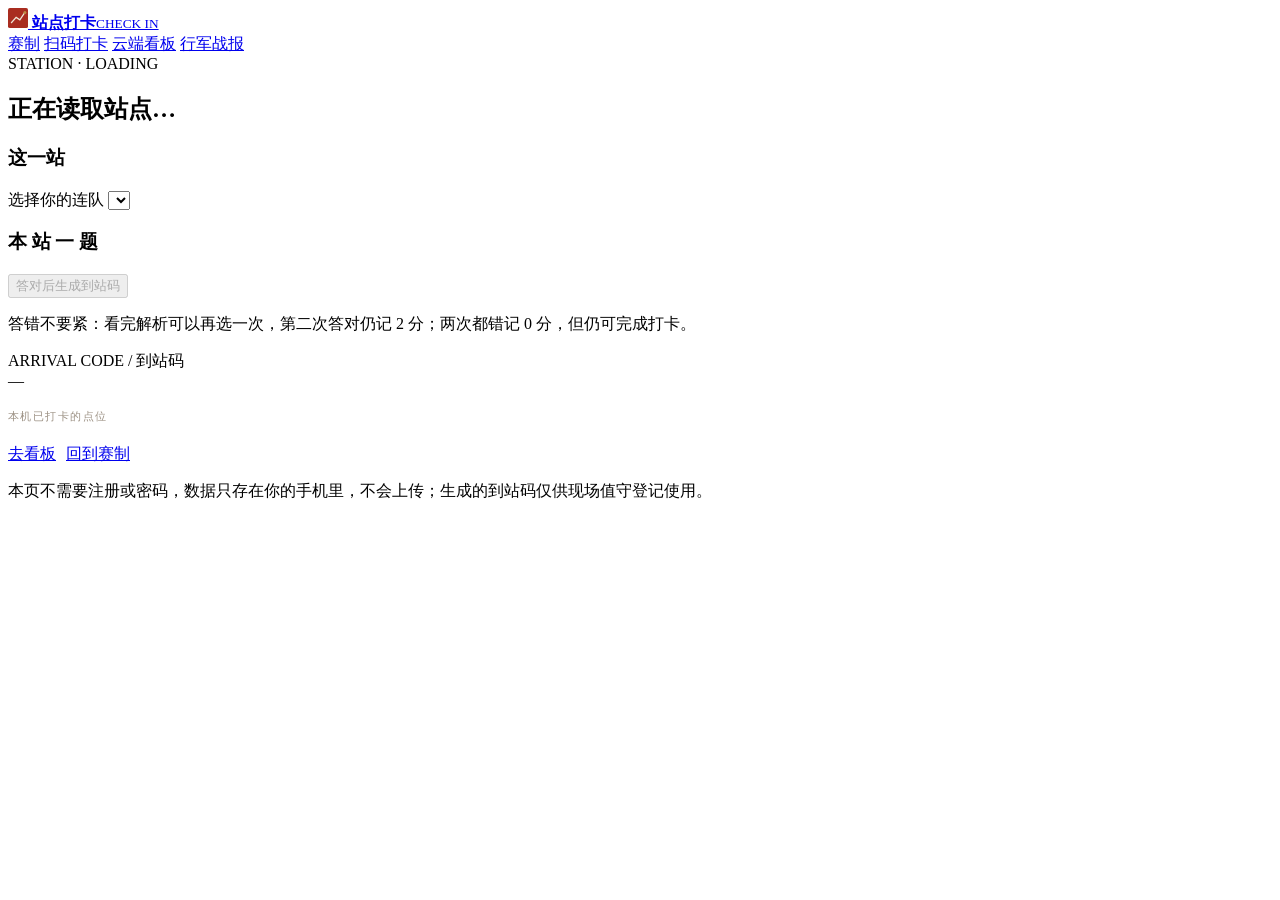
==== a2/checkin.html @ cf1c1f1d "add a2/checkin.html" ====
<!DOCTYPE html>
<html lang="zh-CN">
<head>
<meta charset="UTF-8">
<meta name="viewport" content="width=device-width, initial-scale=1, viewport-fit=cover">
<meta name="theme-color" content="#11100E">
<title>打卡 · 重走长征路校园智行挑战赛</title>
<meta name="description" content="扫码打卡：选连队、读史料、答一题，生成到站码，报给值守同学即完成登记。">
<link rel="icon" href="data:image/svg+xml,%3Csvg xmlns='http://www.w3.org/2000/svg' viewBox='0 0 64 64'%3E%3Crect width='64' height='64' rx='8' fill='%2311100E'/%3E%3Cpath d='M12 46 L26 30 L38 38 L52 16' stroke='%23C2402C' stroke-width='4' fill='none'/%3E%3Ccircle cx='52' cy='16' r='5' fill='%23BE8C46'/%3E%3C/svg%3E">
<link rel="stylesheet" href="style.css">
</head>
<body>

<header class="top">
  <a class="brand" href="index.html">
    <svg width="20" height="20" viewBox="0 0 32 32" aria-hidden="true"><rect width="32" height="32" rx="3" fill="#A92D20"/><path d="M5 24 L13 15 L19 19 L27 7" stroke="#EFE7D8" stroke-width="2" fill="none"/><circle cx="27" cy="7" r="2.4" fill="#BE8C46"/></svg>
    <b>站点打卡</b><small>CHECK IN</small>
  </a>
  <nav>
    <a href="index.html">赛制</a>
    <a href="checkin.html" class="on">扫码打卡</a>
    <a href="kanban.html">云端看板</a>
    <a href="report.html">行军战报</a>
  </nav>
</header>

<section class="checkin-head">
  <div class="wrap" style="padding-top:0;padding-bottom:0">
    <div class="st" id="stTag">STATION · LOADING</div>
    <h1 id="stName">正在读取站点…</h1>
    <p class="sub" id="stSub"></p>
  </div>
</section>

<section class="panel">
  <div class="wrap" style="padding-top:0;padding-bottom:0">

    <div class="block">
      <h3>这一站</h3>
      <p id="stIntro"></p>
      <p style="margin-top:8px;color:#7E1F16;font-size:13px" id="stTask"></p>
    </div>

    <div class="field">
      <label for="teamSel">选择你的连队</label>
      <select id="teamSel"></select>
    </div>

    <div class="block" style="margin-top:16px">
      <h3 id="qTitle">本 站 一 题</h3>
      <p id="qText" style="font-family:var(--serif);font-size:16px"></p>
      <div class="opt" id="optBox"></div>
      <p class="fb" id="fb"></p>
      <div style="margin-top:14px">
        <button class="btn" id="submitBtn" disabled>答对后生成到站码</button>
      </div>
      <p class="tip">答错不要紧：看完解析可以再选一次，第二次答对仍记 2 分；两次都错记 0 分，但仍可完成打卡。</p>
    </div>

    <div class="code" id="codeBox">
      <div class="k">ARRIVAL CODE / 到站码</div>
      <div class="v" id="codeVal">—</div>
      <div class="t" id="codeTip"></div>
    </div>

    <div class="block" id="doneBlock" style="display:none">
      <h3>报码三步</h3>
      <p>① 把连队名、站点名、到站码报给值守同学；<br>② 告诉他本题得分（答对 +2 / 答错 0）；<br>③ 值守在总控台录入，大屏上的进度条就会亮起。</p>
    </div>

    <div style="margin-top:16px">
      <label style="font-family:var(--mono);font-size:10.5px;letter-spacing:.14em;color:#9C9184">本机已打卡的点位</div>
      <div class="prog" id="prog"></div>
    </div>

    <div style="margin-top:20px;display:flex;gap:10px;flex-wrap:wrap">
      <a class="btn ghost" href="kanban.html">去看板</a>
      <a class="btn ghost" href="index.html">回到赛制</a>
    </div>

    <p class="tip" style="padding-bottom:28px">本页不需要注册或密码，数据只存在你的手机里，不会上传；生成的到站码仅供现场值守登记使用。</p>
  </div>
</section>

<script src="data.js"></script>
<script>
(function(){
  // 站点
  var qs = new URLSearchParams(location.search);
  var sid = qs.get('s') || qs.get('station') || 'ruijin';
  var st = CZ.station(sid) || CZ.STATIONS[0];
  if (!CZ.station(sid)) {
    var pick = prompt('未识别站点，请输入站点编号（1—6）：', '1');
    var idx = Math.max(1, Math.min(6, parseInt(pick || '1', 10))) - 1;
    st = CZ.STATIONS[idx];
  }

  document.getElementById('stTag').textContent = 'STATION ' + st.no + ' / 06 · ' + st.date;
  document.getElementById('stName').textContent = st.name;
  document.getElementById('stSub').textContent = st.place + ' · 累计里程 ' + st.dist;
  document.getElementById('stIntro').textContent = st.intro;
  document.getElementById('stTask').textContent = '现场任务：' + st.task;

  // 连队
  var sel = document.getElementById('teamSel');
  var savedTeam = '';
  try { savedTeam = localStorage.getItem('czsz-team') || ''; } catch(e){}
  CZ.TEAMS.forEach(function(t){
    var o = document.createElement('option');
    o.value = t.id; o.textContent = t.name;
    if (t.id === savedTeam) o.selected = true;
    sel.appendChild(o);
  });
  sel.addEventListener('change', function(){ try { localStorage.setItem('czsz-team', sel.value); } catch(e){} });

  // 本机已打卡
  var visitKey = 'czsz-visited';
  function visits(){
    try { return JSON.parse(localStorage.getItem(visitKey) || '[]') || []; } catch(e){ return []; }
  }
  function paintProg(){
    var box = document.getElementById('prog'), v = visits();
    box.innerHTML = '';
    CZ.STATIONS.forEach(function(s){
      var sp = document.createElement('span');
      sp.textContent = s.no + ' ' + s.name;
      if (v.indexOf(s.id) >= 0) sp.className = 'on';
      box.appendChild(sp);
    });
  }
  paintProg();

  // 题目
  var tries = 0, answered = false, got = false, choice = -1;
  document.getElementById('qText').textContent = st.q.q;
  var optBox = document.getElementById('optBox');
  var fb = document.getElementById('fb');
  var btn = document.getElementById('submitBtn');

  st.q.opts.forEach(function(text, i){
    var b = document.createElement('button');
    b.type = 'button';
    b.textContent = String.fromCharCode(65 + i) + '. ' + text;
    b.addEventListener('click', function(){
      if (got) return;
      choice = i;
      Array.prototype.forEach.call(optBox.children, function(c){ c.classList.remove('sel'); });
      b.classList.add('sel');
      tries++;
      if (i === st.q.a){
        got = true; answered = true;
        b.classList.add('ok');
        fb.className = 'fb ok';
        fb.textContent = '答对了，本题 +2 分。' + st.q.note;
        btn.disabled = false;
        btn.textContent = '生成到站码（答对 +2）';
      } else {
        fb.className = 'fb';
        fb.textContent = '再想想。提示：' + st.q.note.replace(/^.*?，/, '').slice(0, 40) + '…';
        if (tries >= 2){
          answered = true; got = false;
          fb.textContent = '两次机会用完，本题记 0 分，但仍可完成打卡。解析：' + st.q.note;
          btn.disabled = false;
          btn.textContent = '生成到站码（本题 0 分）';
        }
      }
    });
    optBox.appendChild(b);
  });

  // 生成到站码
  btn.addEventListener('click', function(){
    if (!answered) return;
    var code = CZ.makeCode(sel.value, st.id);
    document.getElementById('codeVal').textContent = code;
    var t = CZ.team(sel.value);
    document.getElementById('codeTip').textContent = t.name + ' · ' + st.name + ' · 本题 ' + (got ? '+2' : '0') + ' 分';
    document.getElementById('codeBox').classList.add('on');
    document.getElementById('doneBlock').style.display = 'block';
    btn.disabled = true;
    btn.textContent = '已完成打卡';

    var v = visits();
    if (v.indexOf(st.id) < 0) { v.push(st.id); try { localStorage.setItem(visitKey, JSON.stringify(v)); } catch(e){} }
    paintProg();
    setTimeout(function(){ document.getElementById('codeBox').scrollIntoView({behavior:'smooth', block:'center'}); }, 60);
  });

  // 本机已打卡该站时，直接给提示
  if (visits().indexOf(st.id) >= 0){
    fb.className = 'fb';
    fb.textContent = '这台手机已经在这站打过卡了。若换了连队，重新答一题即可再生成一枚到站码。';
  }
})();
</script>
</body>
</html>
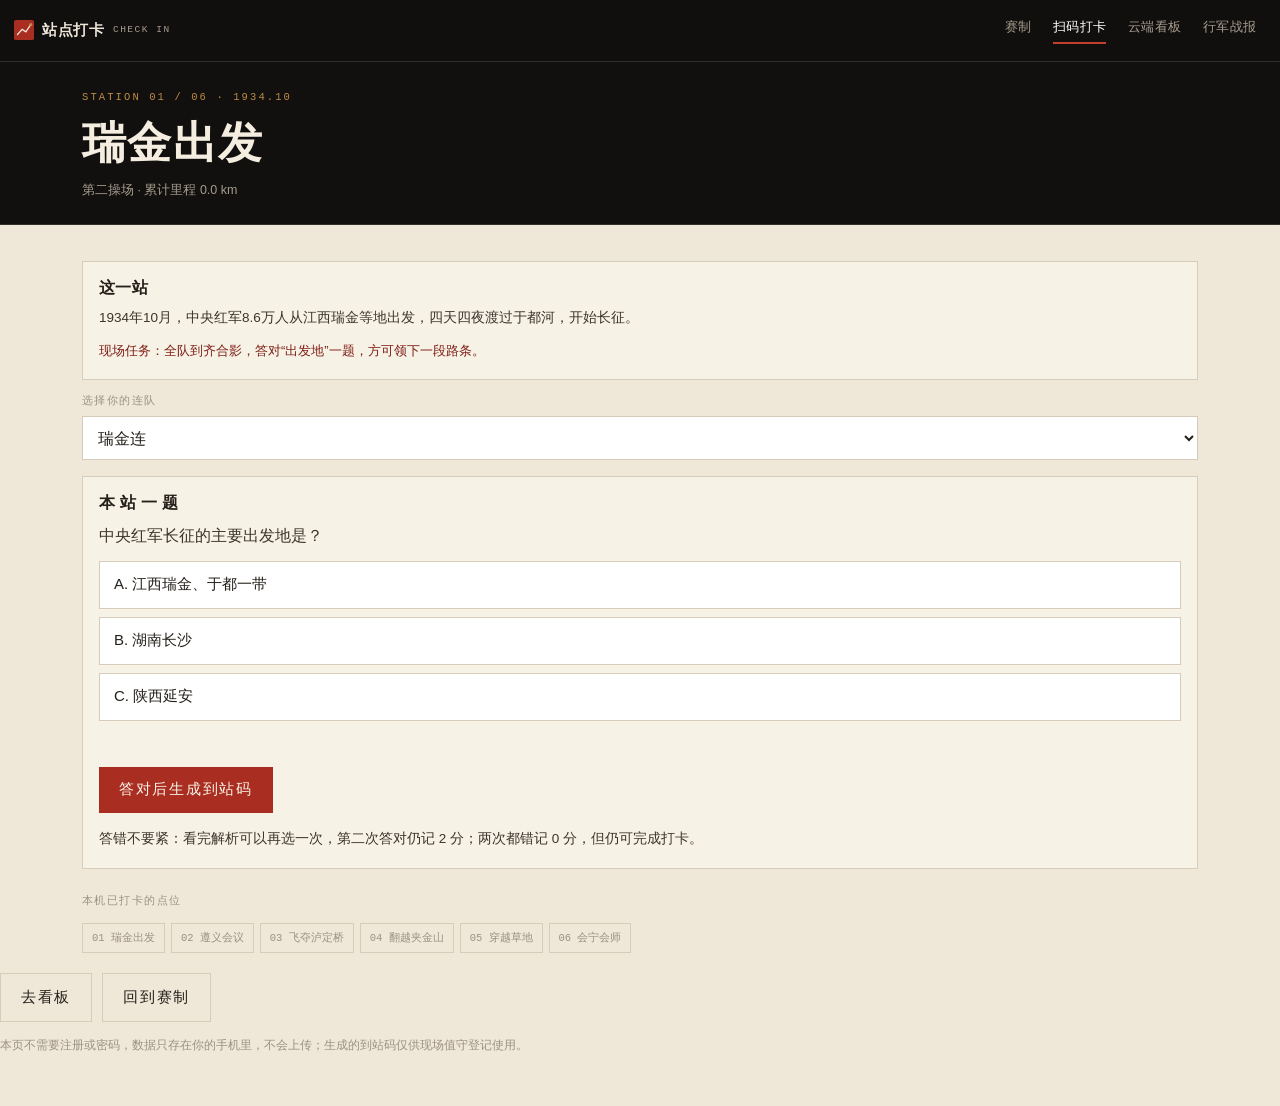
==== commit b4b7d6b7: "update a2/checkin.html" ====
--- a/a2/checkin.html
+++ b/a2/checkin.html
@@ -1,197 +1,198 @@
-<!DOCTYPE html>
-<html lang="zh-CN">
-<head>
-<meta charset="UTF-8">
-<meta name="viewport" content="width=device-width, initial-scale=1, viewport-fit=cover">
-<meta name="theme-color" content="#11100E">
-<title>打卡 · 重走长征路校园智行挑战赛</title>
-<meta name="description" content="扫码打卡：选连队、读史料、答一题，生成到站码，报给值守同学即完成登记。">
-<link rel="icon" href="data:image/svg+xml,%3Csvg xmlns='http://www.w3.org/2000/svg' viewBox='0 0 64 64'%3E%3Crect width='64' height='64' rx='8' fill='%2311100E'/%3E%3Cpath d='M12 46 L26 30 L38 38 L52 16' stroke='%23C2402C' stroke-width='4' fill='none'/%3E%3Ccircle cx='52' cy='16' r='5' fill='%23BE8C46'/%3E%3C/svg%3E">
-<link rel="stylesheet" href="style.css">
-</head>
-<body>
-
-<header class="top">
-  <a class="brand" href="index.html">
-    <svg width="20" height="20" viewBox="0 0 32 32" aria-hidden="true"><rect width="32" height="32" rx="3" fill="#A92D20"/><path d="M5 24 L13 15 L19 19 L27 7" stroke="#EFE7D8" stroke-width="2" fill="none"/><circle cx="27" cy="7" r="2.4" fill="#BE8C46"/></svg>
-    <b>站点打卡</b><small>CHECK IN</small>
-  </a>
-  <nav>
-    <a href="index.html">赛制</a>
-    <a href="checkin.html" class="on">扫码打卡</a>
-    <a href="kanban.html">云端看板</a>
-    <a href="report.html">行军战报</a>
-  </nav>
-</header>
-
-<section class="checkin-head">
-  <div class="wrap" style="padding-top:0;padding-bottom:0">
-    <div class="st" id="stTag">STATION · LOADING</div>
-    <h1 id="stName">正在读取站点…</h1>
-    <p class="sub" id="stSub"></p>
-  </div>
-</section>
-
-<section class="panel">
-  <div class="wrap" style="padding-top:0;padding-bottom:0">
-
-    <div class="block">
-      <h3>这一站</h3>
-      <p id="stIntro"></p>
-      <p style="margin-top:8px;color:#7E1F16;font-size:13px" id="stTask"></p>
-    </div>
-
-    <div class="field">
-      <label for="teamSel">选择你的连队</label>
-      <select id="teamSel"></select>
-    </div>
-
-    <div class="block" style="margin-top:16px">
-      <h3 id="qTitle">本 站 一 题</h3>
-      <p id="qText" style="font-family:var(--serif);font-size:16px"></p>
-      <div class="opt" id="optBox"></div>
-      <p class="fb" id="fb"></p>
-      <div style="margin-top:14px">
-        <button class="btn" id="submitBtn" disabled>答对后生成到站码</button>
-      </div>
-      <p class="tip">答错不要紧：看完解析可以再选一次，第二次答对仍记 2 分；两次都错记 0 分，但仍可完成打卡。</p>
-    </div>
-
-    <div class="code" id="codeBox">
-      <div class="k">ARRIVAL CODE / 到站码</div>
-      <div class="v" id="codeVal">—</div>
-      <div class="t" id="codeTip"></div>
-    </div>
-
-    <div class="block" id="doneBlock" style="display:none">
-      <h3>报码三步</h3>
-      <p>① 把连队名、站点名、到站码报给值守同学；<br>② 告诉他本题得分（答对 +2 / 答错 0）；<br>③ 值守在总控台录入，大屏上的进度条就会亮起。</p>
-    </div>
-
-    <div style="margin-top:16px">
-      <label style="font-family:var(--mono);font-size:10.5px;letter-spacing:.14em;color:#9C9184">本机已打卡的点位</div>
-      <div class="prog" id="prog"></div>
-    </div>
-
-    <div style="margin-top:20px;display:flex;gap:10px;flex-wrap:wrap">
-      <a class="btn ghost" href="kanban.html">去看板</a>
-      <a class="btn ghost" href="index.html">回到赛制</a>
-    </div>
-
-    <p class="tip" style="padding-bottom:28px">本页不需要注册或密码，数据只存在你的手机里，不会上传；生成的到站码仅供现场值守登记使用。</p>
-  </div>
-</section>
-
-<script src="data.js"></script>
-<script>
-(function(){
-  // 站点
-  var qs = new URLSearchParams(location.search);
-  var sid = qs.get('s') || qs.get('station') || 'ruijin';
-  var st = CZ.station(sid) || CZ.STATIONS[0];
-  if (!CZ.station(sid)) {
-    var pick = prompt('未识别站点，请输入站点编号（1—6）：', '1');
-    var idx = Math.max(1, Math.min(6, parseInt(pick || '1', 10))) - 1;
-    st = CZ.STATIONS[idx];
-  }
-
-  document.getElementById('stTag').textContent = 'STATION ' + st.no + ' / 06 · ' + st.date;
-  document.getElementById('stName').textContent = st.name;
-  document.getElementById('stSub').textContent = st.place + ' · 累计里程 ' + st.dist;
-  document.getElementById('stIntro').textContent = st.intro;
-  document.getElementById('stTask').textContent = '现场任务：' + st.task;
-
-  // 连队
-  var sel = document.getElementById('teamSel');
-  var savedTeam = '';
-  try { savedTeam = localStorage.getItem('czsz-team') || ''; } catch(e){}
-  CZ.TEAMS.forEach(function(t){
-    var o = document.createElement('option');
-    o.value = t.id; o.textContent = t.name;
-    if (t.id === savedTeam) o.selected = true;
-    sel.appendChild(o);
-  });
-  sel.addEventListener('change', function(){ try { localStorage.setItem('czsz-team', sel.value); } catch(e){} });
-
-  // 本机已打卡
-  var visitKey = 'czsz-visited';
-  function visits(){
-    try { return JSON.parse(localStorage.getItem(visitKey) || '[]') || []; } catch(e){ return []; }
-  }
-  function paintProg(){
-    var box = document.getElementById('prog'), v = visits();
-    box.innerHTML = '';
-    CZ.STATIONS.forEach(function(s){
-      var sp = document.createElement('span');
-      sp.textContent = s.no + ' ' + s.name;
-      if (v.indexOf(s.id) >= 0) sp.className = 'on';
-      box.appendChild(sp);
-    });
-  }
-  paintProg();
-
-  // 题目
-  var tries = 0, answered = false, got = false, choice = -1;
-  document.getElementById('qText').textContent = st.q.q;
-  var optBox = document.getElementById('optBox');
-  var fb = document.getElementById('fb');
-  var btn = document.getElementById('submitBtn');
-
-  st.q.opts.forEach(function(text, i){
-    var b = document.createElement('button');
-    b.type = 'button';
-    b.textContent = String.fromCharCode(65 + i) + '. ' + text;
-    b.addEventListener('click', function(){
-      if (got) return;
-      choice = i;
-      Array.prototype.forEach.call(optBox.children, function(c){ c.classList.remove('sel'); });
-      b.classList.add('sel');
-      tries++;
-      if (i === st.q.a){
-        got = true; answered = true;
-        b.classList.add('ok');
-        fb.className = 'fb ok';
-        fb.textContent = '答对了，本题 +2 分。' + st.q.note;
-        btn.disabled = false;
-        btn.textContent = '生成到站码（答对 +2）';
-      } else {
-        fb.className = 'fb';
-        fb.textContent = '再想想。提示：' + st.q.note.replace(/^.*?，/, '').slice(0, 40) + '…';
-        if (tries >= 2){
-          answered = true; got = false;
-          fb.textContent = '两次机会用完，本题记 0 分，但仍可完成打卡。解析：' + st.q.note;
-          btn.disabled = false;
-          btn.textContent = '生成到站码（本题 0 分）';
-        }
-      }
-    });
-    optBox.appendChild(b);
-  });
-
-  // 生成到站码
-  btn.addEventListener('click', function(){
-    if (!answered) return;
-    var code = CZ.makeCode(sel.value, st.id);
-    document.getElementById('codeVal').textContent = code;
-    var t = CZ.team(sel.value);
-    document.getElementById('codeTip').textContent = t.name + ' · ' + st.name + ' · 本题 ' + (got ? '+2' : '0') + ' 分';
-    document.getElementById('codeBox').classList.add('on');
-    document.getElementById('doneBlock').style.display = 'block';
-    btn.disabled = true;
-    btn.textContent = '已完成打卡';
-
-    var v = visits();
-    if (v.indexOf(st.id) < 0) { v.push(st.id); try { localStorage.setItem(visitKey, JSON.stringify(v)); } catch(e){} }
-    paintProg();
-    setTimeout(function(){ document.getElementById('codeBox').scrollIntoView({behavior:'smooth', block:'center'}); }, 60);
-  });
-
-  // 本机已打卡该站时，直接给提示
-  if (visits().indexOf(st.id) >= 0){
-    fb.className = 'fb';
-    fb.textContent = '这台手机已经在这站打过卡了。若换了连队，重新答一题即可再生成一枚到站码。';
-  }
-})();
-</script>
-</body>
-</html>
+<!DOCTYPE html>
+<html lang="zh-CN">
+<head>
+<meta charset="UTF-8">
+<meta name="viewport" content="width=device-width, initial-scale=1, viewport-fit=cover">
+<meta name="theme-color" content="#11100E">
+<title>打卡 · 重走长征路校园智行挑战赛</title>
+<meta name="description" content="扫码打卡：选连队、读史料、答一题，生成到站码，报给值守同学即完成登记。">
+<link rel="icon" href="data:image/svg+xml,%3Csvg xmlns='http://www.w3.org/2000/svg' viewBox='0 0 64 64'%3E%3Crect width='64' height='64' rx='8' fill='%2311100E'/%3E%3Cpath d='M12 46 L26 30 L38 38 L52 16' stroke='%23C2402C' stroke-width='4' fill='none'/%3E%3Ccircle cx='52' cy='16' r='5' fill='%23BE8C46'/%3E%3C/svg%3E">
+<link rel="stylesheet" href="style.css">
+</head>
+<body>
+
+<header class="top">
+  <a class="brand" href="index.html">
+    <svg width="20" height="20" viewBox="0 0 32 32" aria-hidden="true"><rect width="32" height="32" rx="3" fill="#A92D20"/><path d="M5 24 L13 15 L19 19 L27 7" stroke="#EFE7D8" stroke-width="2" fill="none"/><circle cx="27" cy="7" r="2.4" fill="#BE8C46"/></svg>
+    <b>站点打卡</b><small>CHECK IN</small>
+  </a>
+  <nav>
+    <a href="index.html">赛制</a>
+    <a href="checkin.html" class="on">扫码打卡</a>
+    <a href="kanban.html">云端看板</a>
+    <a href="report.html">行军战报</a>
+  </nav>
+</header>
+
+<section class="checkin-head">
+  <div class="wrap" style="padding-top:0;padding-bottom:0">
+    <div class="st" id="stTag">STATION · LOADING</div>
+    <h1 id="stName">正在读取站点…</h1>
+    <p class="sub" id="stSub"></p>
+  </div>
+</section>
+
+<section class="panel">
+  <div class="wrap" style="padding-top:0;padding-bottom:0">
+
+    <div class="block">
+      <h3>这一站</h3>
+      <p id="stIntro"></p>
+      <p style="margin-top:8px;color:#7E1F16;font-size:13px" id="stTask"></p>
+    </div>
+
+    <div class="field">
+      <label for="teamSel">选择你的连队</label>
+      <select id="teamSel"></select>
+    </div>
+
+    <div class="block" style="margin-top:16px">
+      <h3 id="qTitle">本 站 一 题</h3>
+      <p id="qText" style="font-family:var(--serif);font-size:16px"></p>
+      <div class="opt" id="optBox"></div>
+      <p class="fb" id="fb"></p>
+      <div style="margin-top:14px">
+        <button class="btn" id="submitBtn" disabled>答对后生成到站码</button>
+      </div>
+      <p class="tip">答错不要紧：看完解析可以再选一次，第二次答对仍记 2 分；两次都错记 0 分，但仍可完成打卡。</p>
+    </div>
+
+    <div class="code" id="codeBox">
+      <div class="k">ARRIVAL CODE / 到站码</div>
+      <div class="v" id="codeVal">—</div>
+      <div class="t" id="codeTip"></div>
+    </div>
+
+    <div class="block" id="doneBlock" style="display:none">
+      <h3>报码三步</h3>
+      <p>① 把连队名、站点名、到站码报给值守同学；<br>② 告诉他本题得分（答对 +2 / 答错 0）；<br>③ 值守在总控台录入，大屏上的进度条就会亮起。</p>
+    </div>
+
+    <div style="margin-top:16px">
+      <label style="font-family:var(--mono);font-size:10.5px;letter-spacing:.14em;color:#9C9184">本机已打卡的点位</div>
+      <div class="prog" id="prog"></div>
+    </div>
+
+    <div style="margin-top:20px;display:flex;gap:10px;flex-wrap:wrap">
+      <a class="btn ghost" href="kanban.html">去看板</a>
+      <a class="btn ghost" href="index.html">回到赛制</a>
+    </div>
+
+    <p class="tip" style="padding-bottom:28px">本页不需要注册或密码，数据只存在你的手机里，不会上传；生成的到站码仅供现场值守登记使用。</p>
+  </div>
+</section>
+
+<script src="data.js"></script>
+<script>
+(function(){
+  // 站点
+  var qs = new URLSearchParams(location.search);
+  var raw = qs.get('s') || qs.get('station') || location.hash.replace(/^#/, '') || '';
+  raw = decodeURIComponent(raw).replace(/^s=/, '').trim();
+  var st = CZ.station(raw);
+  if (!st) {
+    var idx = parseInt(raw, 10);
+    if (!isNaN(idx) && idx >= 1 && idx <= 6) st = CZ.STATIONS[idx - 1];
+  }
+  if (!st) st = CZ.STATIONS[0];
+
+  document.getElementById('stTag').textContent = 'STATION ' + st.no + ' / 06 · ' + st.date;
+  document.getElementById('stName').textContent = st.name;
+  document.getElementById('stSub').textContent = st.place + ' · 累计里程 ' + st.dist;
+  document.getElementById('stIntro').textContent = st.intro;
+  document.getElementById('stTask').textContent = '现场任务：' + st.task;
+
+  // 连队
+  var sel = document.getElementById('teamSel');
+  var savedTeam = '';
+  try { savedTeam = localStorage.getItem('czsz-team') || ''; } catch(e){}
+  CZ.TEAMS.forEach(function(t){
+    var o = document.createElement('option');
+    o.value = t.id; o.textContent = t.name;
+    if (t.id === savedTeam) o.selected = true;
+    sel.appendChild(o);
+  });
+  sel.addEventListener('change', function(){ try { localStorage.setItem('czsz-team', sel.value); } catch(e){} });
+
+  // 本机已打卡
+  var visitKey = 'czsz-visited';
+  function visits(){
+    try { return JSON.parse(localStorage.getItem(visitKey) || '[]') || []; } catch(e){ return []; }
+  }
+  function paintProg(){
+    var box = document.getElementById('prog'), v = visits();
+    box.innerHTML = '';
+    CZ.STATIONS.forEach(function(s){
+      var sp = document.createElement('span');
+      sp.textContent = s.no + ' ' + s.name;
+      if (v.indexOf(s.id) >= 0) sp.className = 'on';
+      box.appendChild(sp);
+    });
+  }
+  paintProg();
+
+  // 题目
+  var tries = 0, answered = false, got = false, choice = -1;
+  document.getElementById('qText').textContent = st.q.q;
+  var optBox = document.getElementById('optBox');
+  var fb = document.getElementById('fb');
+  var btn = document.getElementById('submitBtn');
+
+  st.q.opts.forEach(function(text, i){
+    var b = document.createElement('button');
+    b.type = 'button';
+    b.textContent = String.fromCharCode(65 + i) + '. ' + text;
+    b.addEventListener('click', function(){
+      if (got) return;
+      choice = i;
+      Array.prototype.forEach.call(optBox.children, function(c){ c.classList.remove('sel'); });
+      b.classList.add('sel');
+      tries++;
+      if (i === st.q.a){
+        got = true; answered = true;
+        b.classList.add('ok');
+        fb.className = 'fb ok';
+        fb.textContent = '答对了，本题 +2 分。' + st.q.note;
+        btn.disabled = false;
+        btn.textContent = '生成到站码（答对 +2）';
+      } else {
+        fb.className = 'fb';
+        fb.textContent = '再想想。提示：' + st.q.note.replace(/^.*?，/, '').slice(0, 40) + '…';
+        if (tries >= 2){
+          answered = true; got = false;
+          fb.textContent = '两次机会用完，本题记 0 分，但仍可完成打卡。解析：' + st.q.note;
+          btn.disabled = false;
+          btn.textContent = '生成到站码（本题 0 分）';
+        }
+      }
+    });
+    optBox.appendChild(b);
+  });
+
+  // 生成到站码
+  btn.addEventListener('click', function(){
+    if (!answered) return;
+    var code = CZ.makeCode(sel.value, st.id);
+    document.getElementById('codeVal').textContent = code;
+    var t = CZ.team(sel.value);
+    document.getElementById('codeTip').textContent = t.name + ' · ' + st.name + ' · 本题 ' + (got ? '+2' : '0') + ' 分';
+    document.getElementById('codeBox').classList.add('on');
+    document.getElementById('doneBlock').style.display = 'block';
+    btn.disabled = true;
+    btn.textContent = '已完成打卡';
+
+    var v = visits();
+    if (v.indexOf(st.id) < 0) { v.push(st.id); try { localStorage.setItem(visitKey, JSON.stringify(v)); } catch(e){} }
+    paintProg();
+    setTimeout(function(){ document.getElementById('codeBox').scrollIntoView({behavior:'smooth', block:'center'}); }, 60);
+  });
+
+  // 本机已打卡该站时，直接给提示
+  if (visits().indexOf(st.id) >= 0){
+    fb.className = 'fb';
+    fb.textContent = '这台手机已经在这站打过卡了。若换了连队，重新答一题即可再生成一枚到站码。';
+  }
+})();
+</script>
+</body>
+</html>
--- a/a2/style.css
+++ b/a2/style.css
@@ -0,0 +1,201 @@
+/* ===== 「重走长征路」校园智行挑战赛 · 共用样式 ===== */
+:root{
+  --ink:#11100E; --ink-2:#191714; --ink-3:#24211D;
+  --paper:#EFE7D8; --paper-2:#F7F2E6; --line:#D6CCB9;
+  --red:#A92D20; --red-2:#C2402C; --red-deep:#7E1F16; --gold:#BE8C46; --steel:#8397A4;
+  --tx:#241F19; --tx-dim:#6E6355; --tx-faint:#9C9184;
+  --on:#EDE5D8; --on-dim:#A79C8D;
+  --serif:"Songti SC","Source Han Serif SC","Noto Serif SC","STSong",serif;
+  --sans:"PingFang SC","Noto Sans SC","Microsoft YaHei","Heiti SC",sans-serif;
+  --mono:ui-monospace,"SFMono-Regular",Consolas,"Liberation Mono",monospace;
+  --display:"ZCOOL XiaoWei","Songti SC","Source Han Serif SC","Noto Serif SC",serif;
+  --pad:18px;
+}
+*{box-sizing:border-box}
+html{-webkit-text-size-adjust:100%; scroll-behavior:smooth; scroll-padding-top:64px}
+body{margin:0; background:var(--ink); color:var(--tx); font-family:var(--sans); font-size:16px; line-height:1.75; overflow-x:hidden}
+body.dark{color:var(--on)}
+img{display:block; max-width:100%}
+h1,h2,h3,h4{margin:0; font-family:var(--display); font-weight:600; line-height:1.25; letter-spacing:.03em}
+p{margin:0}
+a{color:inherit}
+button{font-family:inherit; cursor:pointer}
+::selection{background:var(--red); color:#fff}
+.wrap{max-width:1180px; margin:0 auto; padding:40px var(--pad)}
+@media (min-width:760px){ :root{--pad:32px} .wrap{padding:64px var(--pad)} }
+
+/* 顶栏 */
+.top{position:sticky; top:0; z-index:30; display:flex; align-items:center; gap:12px; flex-wrap:wrap;
+  padding:9px 14px; background:rgba(17,16,14,.86); backdrop-filter:blur(10px);
+  border-bottom:1px solid rgba(237,229,216,.14)}
+.top .brand{display:flex; align-items:center; gap:8px; text-decoration:none; color:var(--on)}
+.top .brand b{font-family:var(--serif); font-size:14.5px; letter-spacing:.05em}
+.top .brand small{font-family:var(--mono); font-size:9.5px; letter-spacing:.16em; color:var(--on-dim)}
+.top nav{margin-left:auto; display:flex; gap:2px; flex-wrap:wrap}
+.top nav a{padding:8px 10px; font-size:12.5px; color:var(--on-dim); text-decoration:none; letter-spacing:.02em}
+.top nav a:hover,.top nav a.on{color:#fff}
+.top nav a.on::after{content:""; display:block; height:2px; margin-top:3px; background:var(--red-2)}
+
+/* 标题区 */
+.kicker{font-family:var(--mono); font-size:10.5px; letter-spacing:.2em; color:var(--on-dim)}
+.kicker b{color:var(--red-2); font-weight:400}
+.hero{padding:52px 0 34px; border-bottom:1px solid rgba(237,229,216,.14)}
+.hero h1{margin-top:14px; font-size:clamp(30px,6.2vw,60px); color:#F4EDE0; letter-spacing:.04em; line-height:1.12}
+.hero h1 em{font-style:normal; color:var(--gold)}
+.lede{margin-top:14px; max-width:44em; color:#D9CFC0; font-size:14.5px; line-height:1.85}
+.lede b{color:#fff; font-weight:500}
+.meta{display:flex; flex-wrap:wrap; gap:8px 18px; margin-top:18px; font-size:12px; color:var(--on-dim)}
+.meta span b{color:var(--on); font-family:var(--serif); font-weight:400; margin-right:6px}
+
+/* 纸面区块 */
+.paper{background:var(--paper); color:var(--tx)}
+.darkblk{background:var(--ink); color:var(--on)}
+.sec-h{display:grid; grid-template-columns:auto 1fr; gap:12px; align-items:start; margin-bottom:22px}
+.sec-h .no{font-family:var(--serif); font-size:12px; letter-spacing:.12em; color:var(--red);
+  writing-mode:horizontal-tb; border-top:2px solid var(--red); padding-top:5px; min-width:34px}
+.sec-h h2{font-size:clamp(22px,3.4vw,30px)}
+.sec-h p{margin-top:6px; font-size:13px; color:var(--tx-dim); max-width:46em; line-height:1.8}
+.darkblk .sec-h .no{color:var(--gold); border-top-color:var(--gold)}
+.darkblk .sec-h p{color:var(--on-dim)}
+
+/* 卡片 */
+.grid{display:grid; gap:1px; background:var(--line); border:1px solid var(--line)}
+.cell{background:var(--paper); padding:18px 16px}
+.cell .h{font-family:var(--mono); font-size:10px; letter-spacing:.18em; color:var(--tx-faint)}
+.cell h3{margin-top:8px; font-size:17px}
+.cell p{margin-top:7px; font-size:13px; color:var(--tx-dim); line-height:1.75}
+.cards{display:grid; gap:12px}
+.card{background:var(--paper-2); border:1px solid var(--line); padding:18px 16px; text-decoration:none; color:var(--tx);
+  transition:transform .3s, border-color .3s}
+.card:hover{transform:translateY(-3px); border-color:var(--red)}
+.card .tag{font-family:var(--mono); font-size:10px; letter-spacing:.16em; color:var(--red)}
+.card h3{margin-top:8px; font-size:18px}
+.card p{margin-top:6px; font-size:13px; color:var(--tx-dim); line-height:1.7}
+.card .go{margin-top:12px; font-family:var(--mono); font-size:11px; letter-spacing:.1em; color:var(--tx-faint)}
+@media (min-width:640px){ .grid.three{grid-template-columns:repeat(3,1fr)} .cards{grid-template-columns:repeat(2,1fr)} }
+@media (min-width:980px){ .grid.two{grid-template-columns:repeat(2,1fr)} .cards{grid-template-columns:repeat(3,1fr)} }
+
+/* 按钮 */
+.btn{display:inline-flex; align-items:center; justify-content:center; gap:8px; min-height:46px; padding:11px 20px;
+  background:var(--red); color:#FBF5E9; border:0; font-family:var(--serif); font-size:14.5px; letter-spacing:.12em;
+  text-decoration:none; transition:background .25s}
+.btn:hover{background:var(--red-deep)}
+.btn.ghost{background:none; border:1px solid var(--line); color:var(--tx)}
+.btn.ghost:hover{border-color:var(--red); color:var(--red)}
+.btn.ghost.on-dark{color:var(--on); border-color:rgba(237,229,216,.3)}
+.btn.ghost.on-dark:hover{border-color:var(--gold); color:var(--gold)}
+.btn.sm{min-height:38px; padding:7px 13px; font-size:12.5px; letter-spacing:.06em}
+
+/* 站点条 */
+.st-line{display:grid; grid-template-columns:1fr; gap:0; border-top:1px solid var(--line)}
+.st-row{display:grid; grid-template-columns:56px 1fr auto; gap:10px; align-items:baseline; padding:13px 2px; border-bottom:1px solid var(--line)}
+.st-row .d{font-family:var(--mono); font-size:11px; color:var(--red)}
+.st-row .n{font-family:var(--serif); font-size:15.5px}
+.st-row .n small{display:block; margin-top:2px; font-family:var(--sans); font-size:11.5px; color:var(--tx-dim)}
+.st-row .p{font-family:var(--mono); font-size:10.5px; color:var(--tx-faint); text-align:right}
+@media (min-width:760px){ .st-row{grid-template-columns:70px 1fr 1fr auto} .st-row .p{text-align:left} }
+
+/* 点位图 */
+.map{position:relative; border:1px solid rgba(237,229,216,.16); padding:10px; overflow-x:auto}
+.map svg{display:block; width:100%; height:auto; min-width:520px}
+
+/* 打卡页 */
+.checkin-head{background:var(--ink); color:var(--on); padding:26px 0 22px; border-bottom:1px solid rgba(237,229,216,.14)}
+.checkin-head .st{font-family:var(--mono); font-size:10.5px; letter-spacing:.2em; color:var(--gold)}
+.checkin-head h1{margin-top:10px; font-size:clamp(26px,7vw,44px); color:#F4EDE0}
+.checkin-head .sub{margin-top:8px; font-size:12.5px; color:var(--on-dim); line-height:1.8}
+.panel{background:var(--paper); padding:22px 0}
+.block{background:var(--paper-2); border:1px solid var(--line); padding:16px; margin-top:14px}
+.block h3{font-size:16px; margin-bottom:8px}
+.block p{font-size:13.5px; color:#3B342B; line-height:1.85}
+.field{margin-top:12px}
+.field label{display:block; font-family:var(--mono); font-size:10.5px; letter-spacing:.14em; color:var(--tx-faint); margin-bottom:6px}
+select,input[type=text],input[type=number],textarea{width:100%; min-height:44px; padding:9px 11px; font-size:16px;
+  background:#fff; border:1px solid var(--line); color:var(--tx); border-radius:0}
+textarea{min-height:88px; font-size:15px}
+.opt{display:grid; gap:8px; margin-top:10px}
+.opt button{text-align:left; min-height:48px; padding:12px 14px; background:#fff; border:1px solid var(--line);
+  font-size:15px; color:var(--tx); transition:border-color .2s, background .2s}
+.opt button:hover{border-color:var(--gold)}
+.opt button.sel{border-color:var(--red); background:#FBF3EE; color:var(--red)}
+.opt button.ok{border-color:var(--red); background:#FBF3EE}
+.fb{margin-top:10px; font-size:13px; line-height:1.8; color:var(--tx-dim); min-height:22px}
+.fb.ok{color:var(--red)}
+.code{margin-top:16px; border:1px dashed var(--red); background:#FBF6EA; padding:16px; text-align:center; display:none}
+.code.on{display:block}
+.code .k{font-family:var(--mono); font-size:10px; letter-spacing:.2em; color:var(--tx-faint)}
+.code .v{margin-top:6px; font-family:var(--mono); font-size:clamp(22px,6vw,30px); letter-spacing:.14em; color:var(--red)}
+.code .t{margin-top:6px; font-size:12px; color:var(--tx-dim)}
+.prog{display:flex; gap:6px; flex-wrap:wrap; margin-top:10px}
+.prog span{font-family:var(--mono); font-size:10.5px; padding:5px 9px; border:1px solid var(--line); color:var(--tx-faint)}
+.prog span.on{border-color:var(--red); color:var(--red); background:#FBF3EE}
+.tip{margin-top:14px; font-size:11.5px; color:var(--tx-faint); line-height:1.7}
+
+/* 看板 */
+.kpis{display:grid; grid-template-columns:repeat(2,1fr); gap:1px; background:rgba(237,229,216,.14);
+  border:1px solid rgba(237,229,216,.14)}
+.kpi{background:var(--ink); padding:15px 14px}
+.kpi .k{font-family:var(--mono); font-size:9.5px; letter-spacing:.16em; color:var(--on-dim)}
+.kpi .v{margin-top:5px; font-family:var(--display); font-size:clamp(22px,5vw,34px); color:#F4EDE0; line-height:1.1}
+.kpi .v small{font-size:11px; font-family:var(--sans); color:var(--on-dim); margin-left:4px}
+@media (min-width:760px){ .kpis{grid-template-columns:repeat(4,1fr)} }
+
+.matrix{width:100%; border-collapse:collapse; margin-top:16px}
+.matrix th,.matrix td{border-bottom:1px solid rgba(237,229,216,.12); padding:10px 6px; text-align:center;
+  font-family:var(--mono); font-size:11px; color:var(--on-dim)}
+.matrix th{font-weight:400; letter-spacing:.1em}
+.matrix td.name{text-align:left; font-family:var(--serif); font-size:14px; color:var(--on); letter-spacing:.04em}
+.matrix .dot{display:inline-block; width:12px; height:12px; border-radius:50%; border:1px solid rgba(237,229,216,.3)}
+.matrix .dot.on{background:var(--red-2); border-color:var(--red-2); box-shadow:0 0 0 2px rgba(194,64,44,.22)}
+.matrix .dot.last{background:var(--gold); border-color:var(--gold)}
+.board{overflow-x:auto}
+.rank{width:100%; border-collapse:collapse; margin-top:6px; min-width:520px}
+.rank th,.rank td{padding:11px 10px; border-bottom:1px solid rgba(237,229,216,.12); font-size:13px; color:var(--on)}
+.rank th{font-family:var(--mono); font-size:10.5px; letter-spacing:.12em; color:var(--on-dim); font-weight:400; text-align:left}
+.rank td.num{font-family:var(--mono); font-size:12px; color:var(--on-dim)}
+.rank tr.top td{color:#fff}
+.rank .chip{display:inline-block; padding:2px 8px; border:1px solid rgba(237,229,216,.25); font-family:var(--mono); font-size:10px}
+
+/* 录入面板 */
+.admin{margin-top:26px; border:1px solid rgba(237,229,216,.16); background:rgba(237,229,216,.04)}
+.admin-h{display:flex; align-items:center; justify-content:space-between; gap:10px; padding:12px 14px; cursor:pointer;
+  font-family:var(--mono); font-size:10.5px; letter-spacing:.16em; color:var(--on-dim)}
+.admin-b{padding:0 14px 16px; display:none}
+.admin.open .admin-b{display:block}
+.admin-b .row{display:grid; grid-template-columns:1fr 1fr; gap:10px}
+.admin-b label{display:block; font-family:var(--mono); font-size:10px; letter-spacing:.12em; color:var(--on-dim); margin-bottom:4px}
+.admin-b select,.admin-b input{background:#211E1A; border:1px solid rgba(237,229,216,.22); color:var(--on);
+  min-height:42px; font-size:14px}
+.admin-b .acts{display:flex; gap:8px; flex-wrap:wrap; margin-top:12px}
+.admin-b .msg{margin-top:10px; font-size:12px; color:var(--gold); min-height:18px}
+
+/* 战报 */
+.report-page{background:var(--paper); color:var(--tx)}
+.sheet{max-width:900px; margin:0 auto; padding:34px var(--pad) 46px}
+.sheet .head{display:flex; justify-content:space-between; gap:14px; flex-wrap:wrap; border-bottom:2px solid var(--red); padding-bottom:12px}
+.sheet .head .l{font-family:var(--mono); font-size:10px; letter-spacing:.2em; color:var(--tx-faint)}
+.sheet .head .r{font-family:var(--mono); font-size:10px; letter-spacing:.1em; color:var(--tx-faint)}
+.sheet h1{font-size:clamp(26px,5vw,42px); color:var(--red); letter-spacing:.06em; margin-top:16px}
+.sheet .sub{margin-top:6px; font-size:13px; color:var(--tx-dim)}
+.sheet .champ{margin-top:22px; border:1px solid var(--red); background:#FBF6EA; padding:18px 16px}
+.sheet .champ .k{font-family:var(--mono); font-size:10px; letter-spacing:.2em; color:var(--tx-faint)}
+.sheet .champ .n{margin-top:6px; font-family:var(--display); font-size:clamp(24px,6vw,34px); color:var(--red)}
+.sheet .champ .s{margin-top:4px; font-size:12.5px; color:var(--tx-dim)}
+.sheet table{width:100%; border-collapse:collapse; margin-top:18px; min-width:0}
+.sheet table th,.sheet table td{border-bottom:1px solid var(--line); padding:9px 6px; font-size:12.5px; text-align:left}
+.sheet table th{font-family:var(--mono); font-size:10px; letter-spacing:.12em; color:var(--tx-faint); font-weight:400}
+.sheet .bars{margin-top:18px; display:grid; gap:8px}
+.bar-row{display:grid; grid-template-columns:74px 1fr 46px; gap:10px; align-items:center; font-size:12px}
+.bar-row .t{font-family:var(--mono); font-size:10.5px; color:var(--tx-dim)}
+.bar-row .b{height:8px; background:#E4DAC8; position:relative}
+.bar-row .b i{position:absolute; left:0; top:0; height:8px; background:var(--red); width:0; transition:width .8s ease}
+.bar-row .v{font-family:var(--mono); font-size:10.5px; color:var(--tx-dim); text-align:right}
+.sheet .foot{margin-top:26px; padding-top:12px; border-top:1px solid var(--line); font-size:11px; color:var(--tx-faint);
+  display:flex; justify-content:space-between; gap:10px; flex-wrap:wrap}
+.sheet .acts{display:flex; gap:10px; flex-wrap:wrap; margin-top:18px}
+@media print{
+  body{background:#fff}
+  .top,.sheet .acts,.no-print{display:none !important}
+  .sheet{max-width:none; padding:0}
+  @page{size:A4; margin:14mm}
+}
